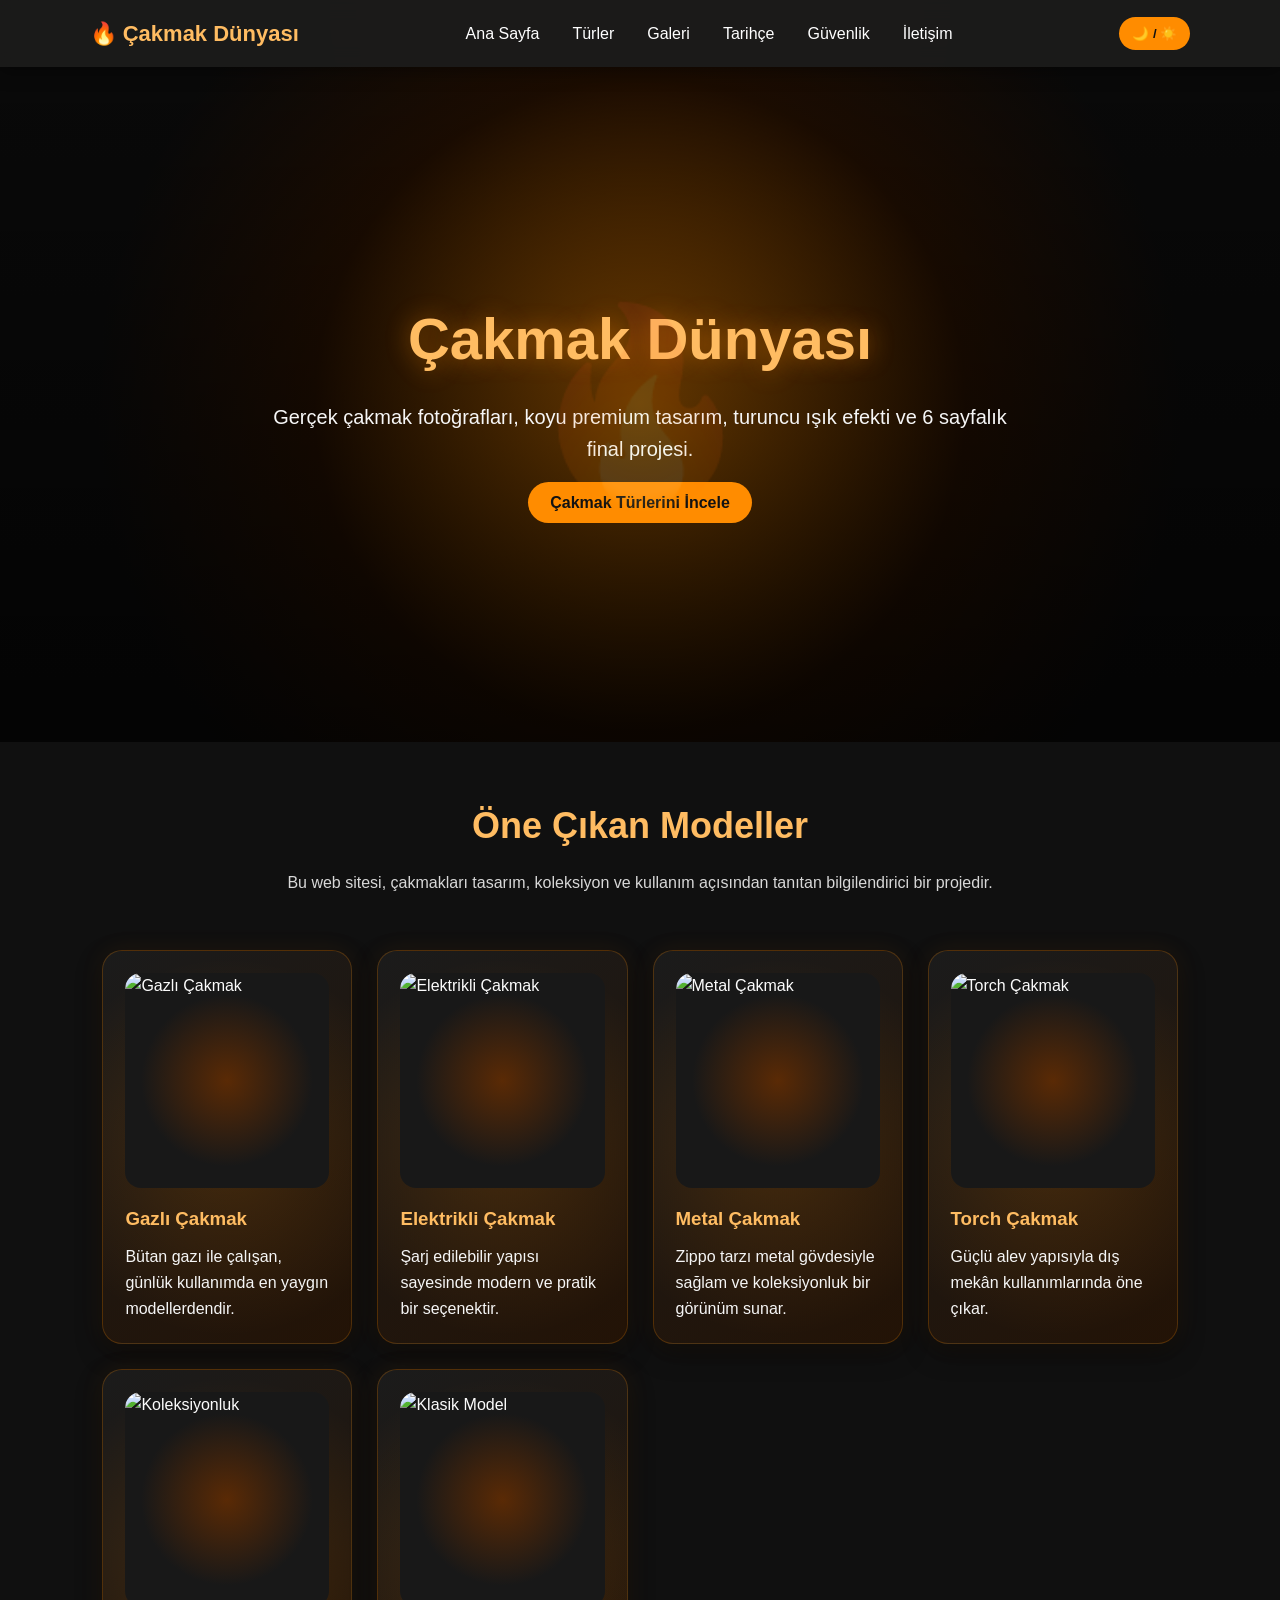
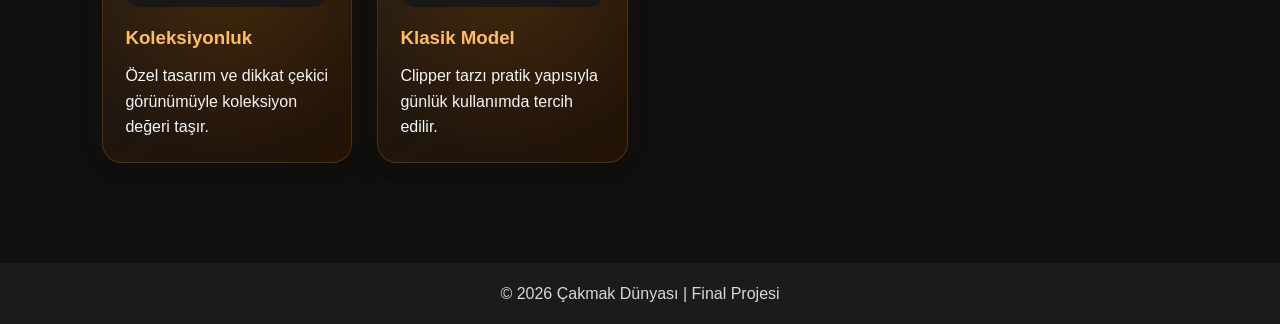
==== index.html @ 67a38bb1 "Add files via upload" ====
<!DOCTYPE html>
<html lang="tr">
<head>
  <meta charset="UTF-8"><meta name="viewport" content="width=device-width, initial-scale=1.0">
  <title>Çakmak Dünyası | Ana Sayfa</title><link rel="stylesheet" href="style.css">
</head>
<body>
<header>
  <div id="loader"><div class="loader-flame">🔥</div><p>Çakmak Dünyası yükleniyor...</p></div>
  <nav class="navbar">
    <div class="logo">🔥 Çakmak Dünyası</div>
    <ul>
      <li><a href="index.html">Ana Sayfa</a></li>
      <li><a href="turler.html">Türler</a></li>
      <li><a href="galeri.html">Galeri</a></li>
      <li><a href="tarihce.html">Tarihçe</a></li>
      <li><a href="guvenlik.html">Güvenlik</a></li>
      <li><a href="iletisim.html">İletişim</a></li>
    </ul>
    <button class="theme-btn" onclick="temaDegistir()" title="Tema değiştir">🌙 / ☀️</button>
  </nav>
</header>
<section class="hero">
  <div>
    <h1>Çakmak Dünyası</h1>
    <p>Gerçek çakmak fotoğrafları, koyu premium tasarım, turuncu ışık efekti ve 6 sayfalık final projesi.</p>
    <a class="btn" href="turler.html">Çakmak Türlerini İncele</a>
  </div>
</section>
<main>
<section class="section"><h2>Öne Çıkan Modeller</h2><p class="center-text">Bu web sitesi, çakmakları tasarım, koleksiyon ve kullanım açısından tanıtan bilgilendirici bir projedir.</p></section>
<section class="cards">
  <div class="card">
    <div class="photo-wrap"><img src="images/gazli.jpg" alt="Gazlı Çakmak"></div>
    <h3>Gazlı Çakmak</h3>
    <p>Bütan gazı ile çalışan, günlük kullanımda en yaygın modellerdendir.</p>
  </div>
  <div class="card">
    <div class="photo-wrap"><img src="images/elektrikli.jpg" alt="Elektrikli Çakmak"></div>
    <h3>Elektrikli Çakmak</h3>
    <p>Şarj edilebilir yapısı sayesinde modern ve pratik bir seçenektir.</p>
  </div>
  <div class="card">
    <div class="photo-wrap"><img src="images/metal.jpg" alt="Metal Çakmak"></div>
    <h3>Metal Çakmak</h3>
    <p>Zippo tarzı metal gövdesiyle sağlam ve koleksiyonluk bir görünüm sunar.</p>
  </div>
  <div class="card">
    <div class="photo-wrap"><img src="images/torch.jpg" alt="Torch Çakmak"></div>
    <h3>Torch Çakmak</h3>
    <p>Güçlü alev yapısıyla dış mekân kullanımlarında öne çıkar.</p>
  </div>
  <div class="card">
    <div class="photo-wrap"><img src="images/koleksiyon.jpg" alt="Koleksiyonluk"></div>
    <h3>Koleksiyonluk</h3>
    <p>Özel tasarım ve dikkat çekici görünümüyle koleksiyon değeri taşır.</p>
  </div>
  <div class="card">
    <div class="photo-wrap"><img src="images/klasik.jpg" alt="Klasik Model"></div>
    <h3>Klasik Model</h3>
    <p>Clipper tarzı pratik yapısıyla günlük kullanımda tercih edilir.</p>
  </div>
</section>
</main>
<footer>© 2026 Çakmak Dünyası | Final Projesi</footer>
<script src="script.js"></script>
</body></html>
---- style.css ----
*{margin:0;padding:0;box-sizing:border-box}
:root{--bg:#101010;--card:#1b1b1b;--card2:#231306;--text:#f6f6f6;--muted:#d8d8d8;--orange:#ff8c00;--soft:#ffbc62}
body.light{--bg:#f6f1e9;--card:#ffffff;--card2:#fff3e2;--text:#181818;--muted:#444}
body{font-family:Arial,sans-serif;background:
radial-gradient(circle at top,#2b1505 0%,var(--bg) 36%,var(--bg) 100%);
color:var(--text);line-height:1.6;transition:.3s;min-height:100vh}
#loader{position:fixed;inset:0;background:#101010;color:white;z-index:999;display:flex;flex-direction:column;align-items:center;justify-content:center;transition:.4s}
#loader.hide{opacity:0;pointer-events:none}
.loader-flame{font-size:60px;animation:flicker .6s infinite alternate}
@keyframes flicker{from{transform:scale(1) rotate(-4deg);filter:brightness(1)}to{transform:scale(1.15) rotate(4deg);filter:brightness(1.7)}}
.navbar{background:rgba(27,27,27,.94);backdrop-filter:blur(10px);display:flex;justify-content:space-between;align-items:center;padding:16px 7%;position:sticky;top:0;z-index:10;box-shadow:0 3px 18px rgba(0,0,0,.45)}
.logo{font-size:22px;font-weight:bold;color:var(--soft)}
.navbar ul{display:flex;list-style:none;gap:13px;flex-wrap:wrap}
.navbar a{color:white;text-decoration:none;transition:.3s;padding:8px 10px;border-radius:8px}
body.light .navbar a{color:#181818}
.navbar a:hover{background:var(--orange);color:#121212}
.theme-btn{border:none;border-radius:20px;padding:9px 13px;background:var(--orange);cursor:pointer}
.hero{min-height:75vh;background:
linear-gradient(rgba(0,0,0,.45),rgba(0,0,0,.78)),
radial-gradient(circle at center,#ff8c00,#321602 45%,#101010 75%);
display:flex;justify-content:center;align-items:center;text-align:center;padding:40px;position:relative;overflow:hidden}
.hero:before{content:"🔥";position:absolute;font-size:190px;opacity:.10;animation:float 5s infinite ease-in-out}
@keyframes float{0%,100%{transform:translateY(25px)}50%{transform:translateY(-25px)}}
.hero h1{font-size:58px;color:var(--soft);margin-bottom:15px;text-shadow:0 0 24px rgba(255,140,0,.45)}
.hero p{max-width:760px;margin:0 auto 25px;font-size:20px}
.btn,button{background:var(--orange);color:#121212;padding:12px 22px;border:none;border-radius:25px;font-weight:bold;cursor:pointer;text-decoration:none;transition:.3s}
.btn:hover,button:hover{background:var(--soft);transform:scale(1.05)}
.section{padding:55px 8% 25px;text-align:center}
.section h1,.section h2{color:var(--soft);margin-bottom:15px;font-size:36px}
.center-text{max-width:850px;margin:auto;color:var(--muted)}
.cards,.gallery,.tips{padding:30px 8% 70px;display:grid;grid-template-columns:repeat(auto-fit,minmax(245px,1fr));gap:25px}
.card,.gallery-item,.tip,.timeline div,.contact-box{
background:linear-gradient(145deg,var(--card),var(--card2));
border-radius:20px;padding:22px;box-shadow:0 10px 26px rgba(0,0,0,.38),0 0 25px rgba(255,140,0,.08);
transition:.3s;border:1px solid rgba(255,140,0,.22);position:relative;overflow:hidden}
.card:before,.gallery-item:before{
content:"";position:absolute;inset:-80px;background:radial-gradient(circle,rgba(255,140,0,.22),transparent 55%);
opacity:.75;pointer-events:none}
.card:hover,.gallery-item:hover,.tip:hover,.timeline div:hover{transform:translateY(-8px);border-color:var(--orange);box-shadow:0 14px 30px rgba(0,0,0,.45),0 0 35px rgba(255,140,0,.18)}
.photo-wrap{height:215px;border-radius:16px;overflow:hidden;background:radial-gradient(circle,#5a2a05 0%,#181818 58%);margin-bottom:16px;position:relative;z-index:1;display:flex;align-items:center;justify-content:center}
.photo-wrap img{width:100%;height:100%;object-fit:cover;filter:contrast(1.05) saturate(1.05)}
.card h3,.tip h3,.timeline h3{color:var(--soft);margin-bottom:10px;position:relative;z-index:1}
.card p,.gallery-item p{position:relative;z-index:1}
.gallery-item{text-align:center}
.gallery-item .photo-wrap{height:260px}
.gallery-item p{font-weight:bold;font-size:18px}
.timeline{padding:30px 8% 70px;display:grid;gap:20px}
.contact-box{max-width:600px;margin:30px auto 70px}
form{display:flex;flex-direction:column;gap:12px}
input,textarea{padding:13px;border:1px solid #555;border-radius:10px;background:var(--bg);color:var(--text)}
textarea{min-height:120px;resize:vertical}
footer{text-align:center;background:var(--card);color:var(--muted);padding:18px;margin-top:30px}
@media(max-width:760px){.navbar{flex-direction:column;gap:12px}.navbar ul{justify-content:center}.hero h1{font-size:38px}.photo-wrap{height:190px}}
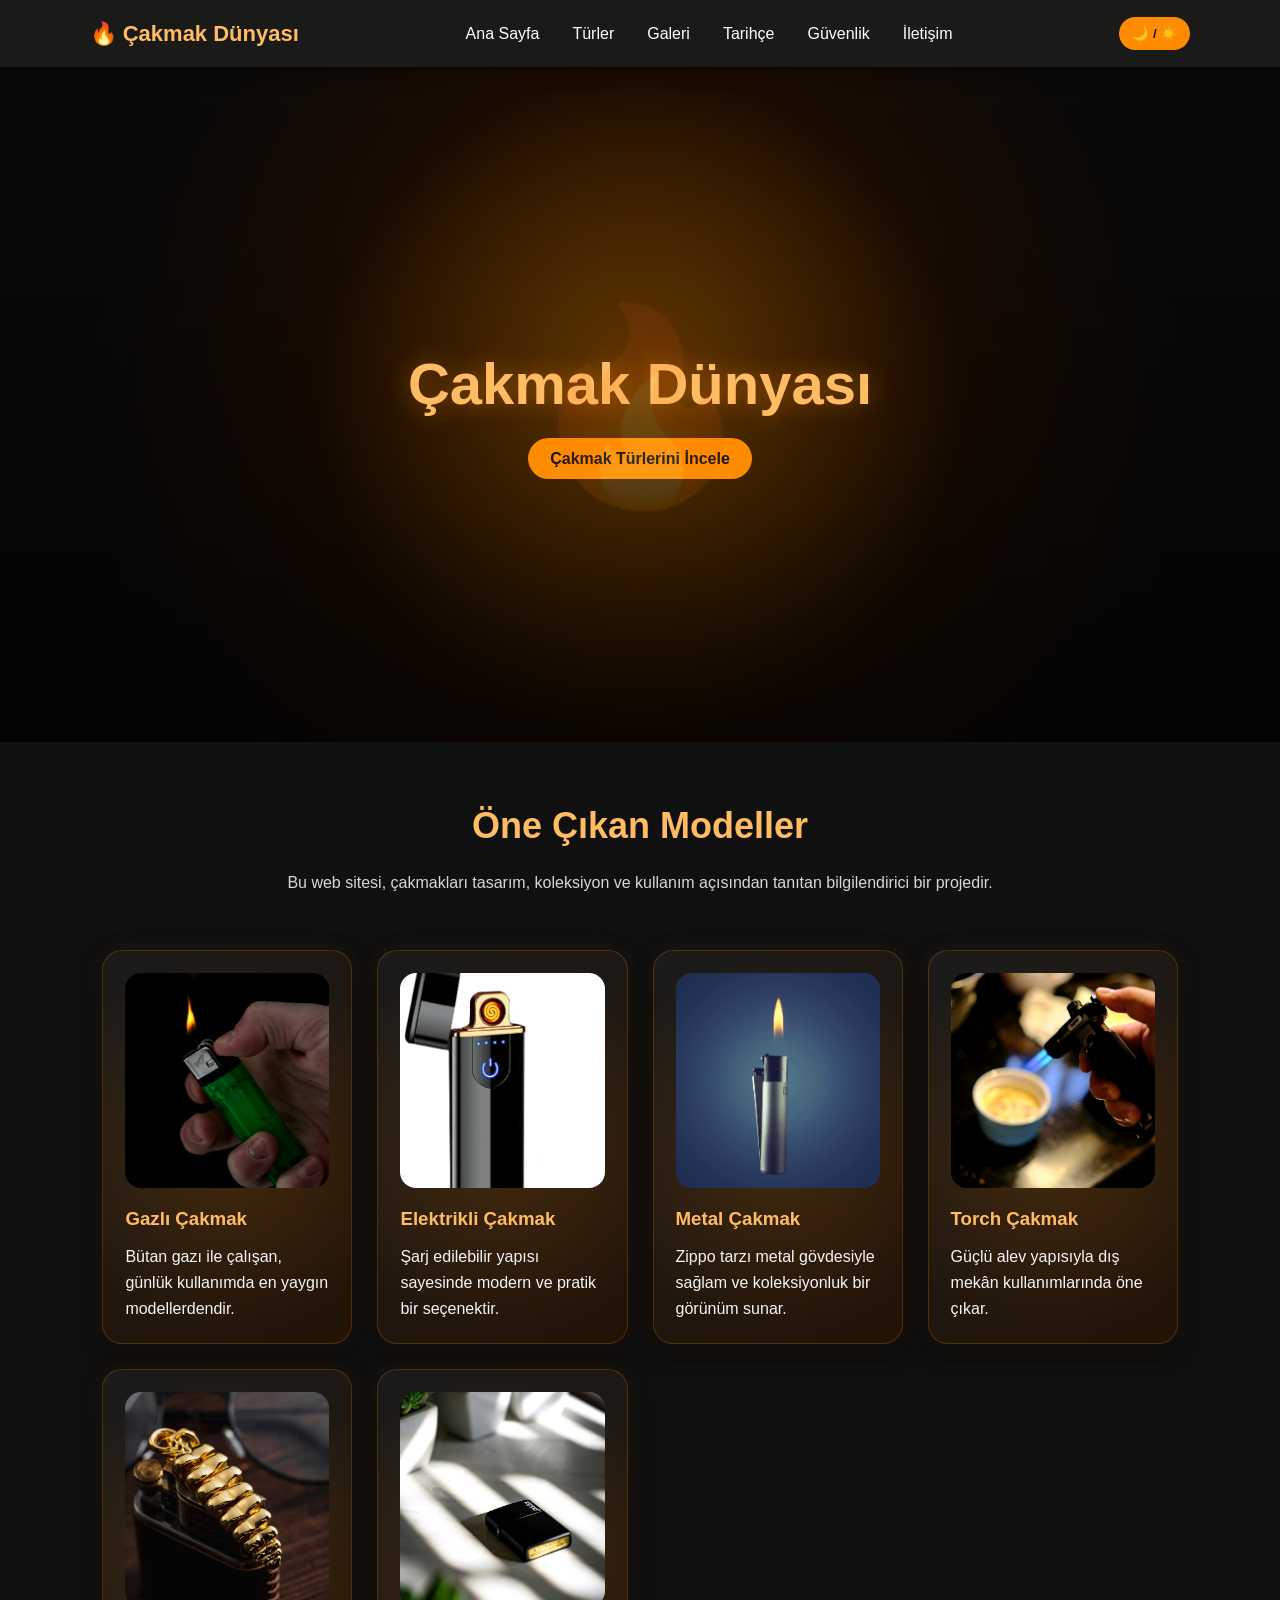
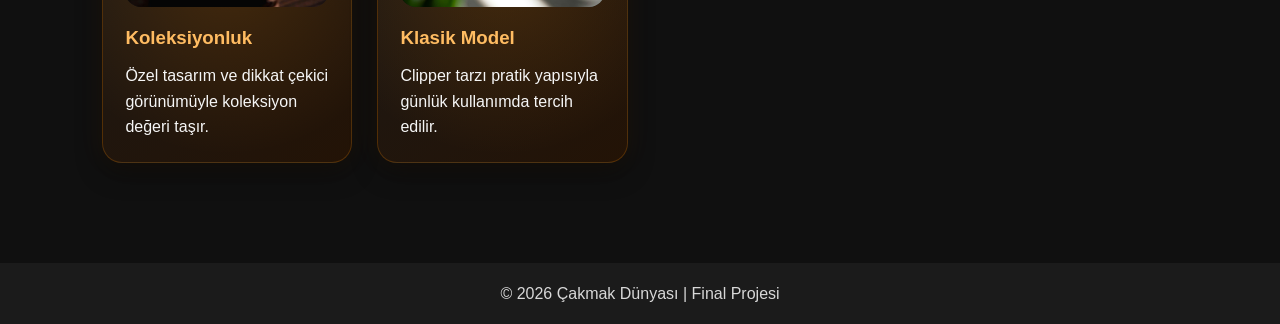
==== commit dbde58d9: "Update index.html" ====
--- a/index.html
+++ b/index.html
@@ -23,7 +23,6 @@
 <section class="hero">
   <div>
     <h1>Çakmak Dünyası</h1>
-    <p>Gerçek çakmak fotoğrafları, koyu premium tasarım, turuncu ışık efekti ve 6 sayfalık final projesi.</p>
     <a class="btn" href="turler.html">Çakmak Türlerini İncele</a>
   </div>
 </section>
@@ -64,4 +63,4 @@
 </main>
 <footer>© 2026 Çakmak Dünyası | Final Projesi</footer>
 <script src="script.js"></script>
-</body></html>+</body></html>
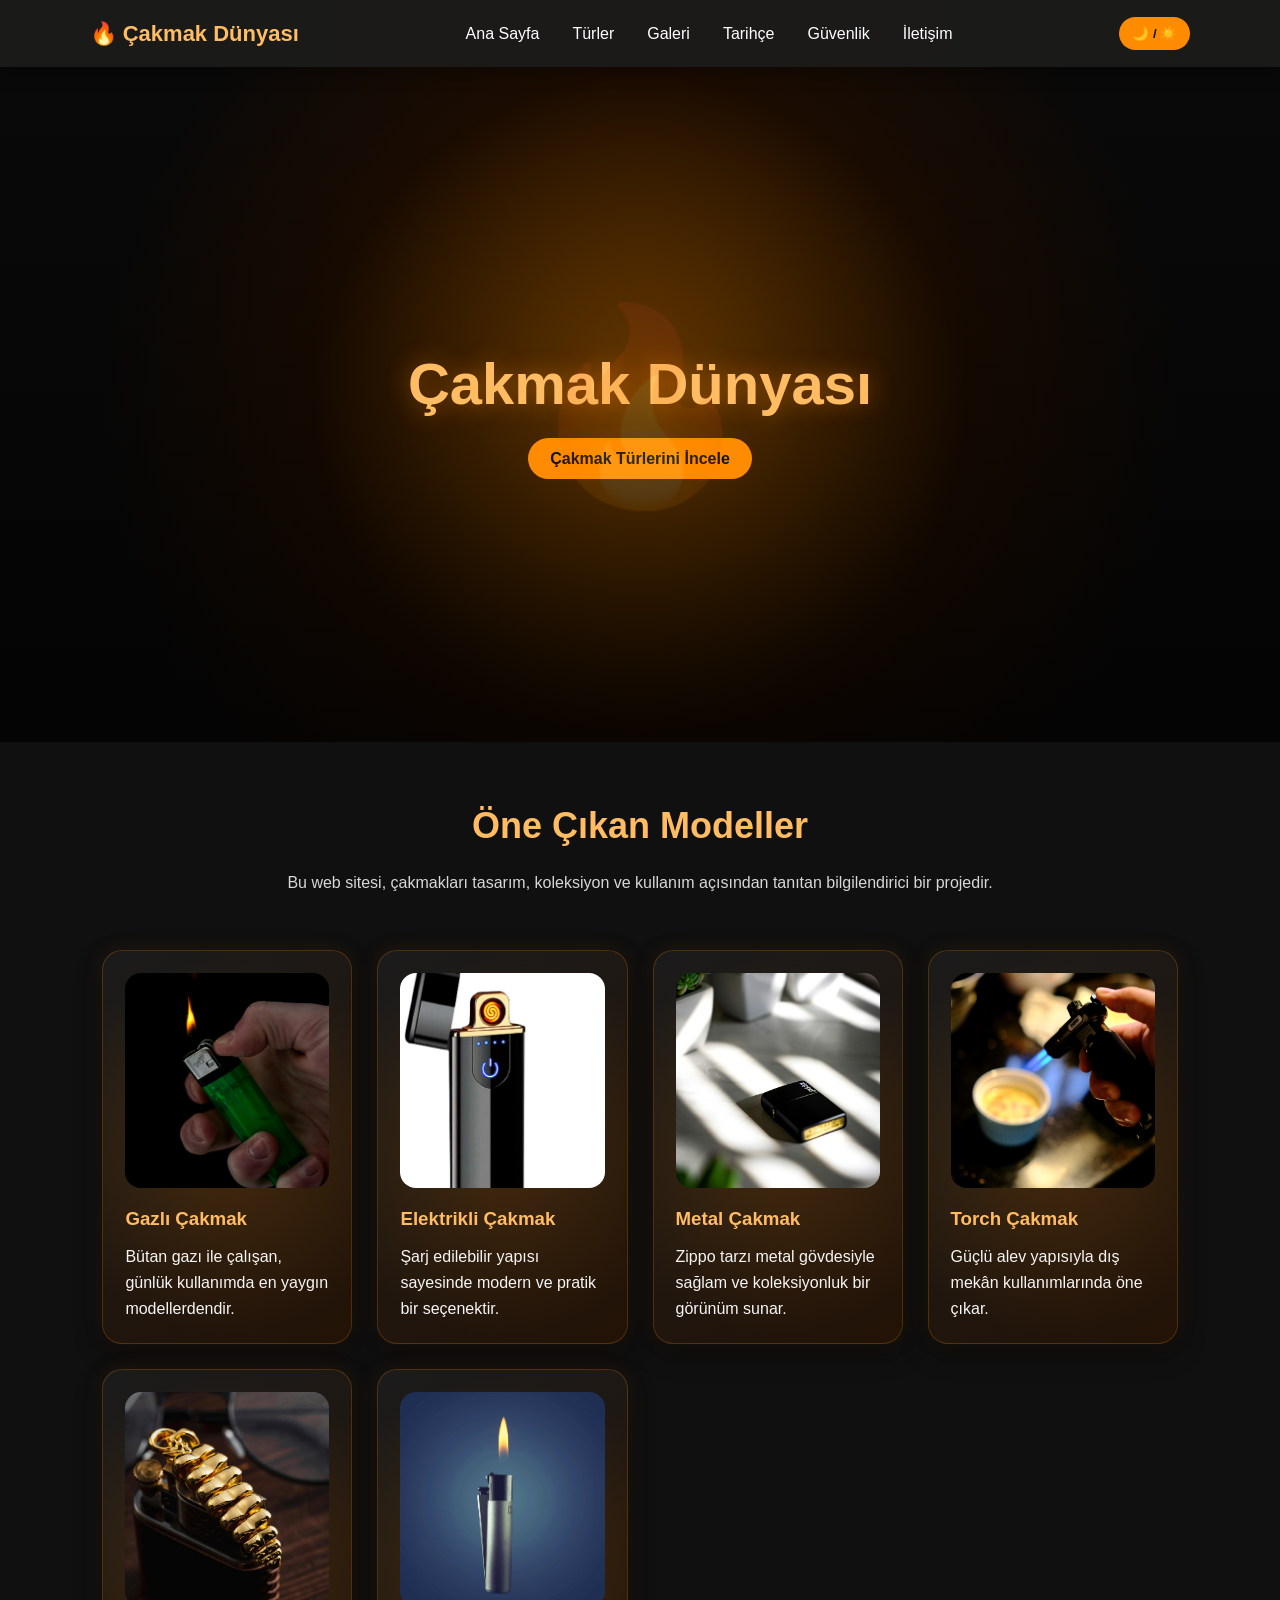
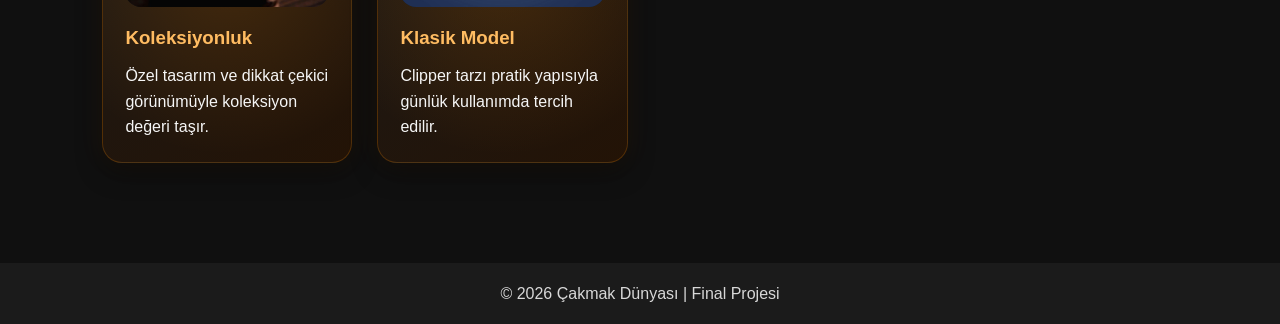
==== commit 39ab94fb: "Update index.html" ====
--- a/index.html
+++ b/index.html
@@ -40,7 +40,7 @@
     <p>Şarj edilebilir yapısı sayesinde modern ve pratik bir seçenektir.</p>
   </div>
   <div class="card">
-    <div class="photo-wrap"><img src="images/metal.jpg" alt="Metal Çakmak"></div>
+    <div class="photo-wrap"><img src="images/klasik.jpg" alt="Metal Çakmak"></div>
     <h3>Metal Çakmak</h3>
     <p>Zippo tarzı metal gövdesiyle sağlam ve koleksiyonluk bir görünüm sunar.</p>
   </div>
@@ -55,7 +55,7 @@
     <p>Özel tasarım ve dikkat çekici görünümüyle koleksiyon değeri taşır.</p>
   </div>
   <div class="card">
-    <div class="photo-wrap"><img src="images/klasik.jpg" alt="Klasik Model"></div>
+    <div class="photo-wrap"><img src="images/metal.jpg" alt="Klasik Model"></div>
     <h3>Klasik Model</h3>
     <p>Clipper tarzı pratik yapısıyla günlük kullanımda tercih edilir.</p>
   </div>
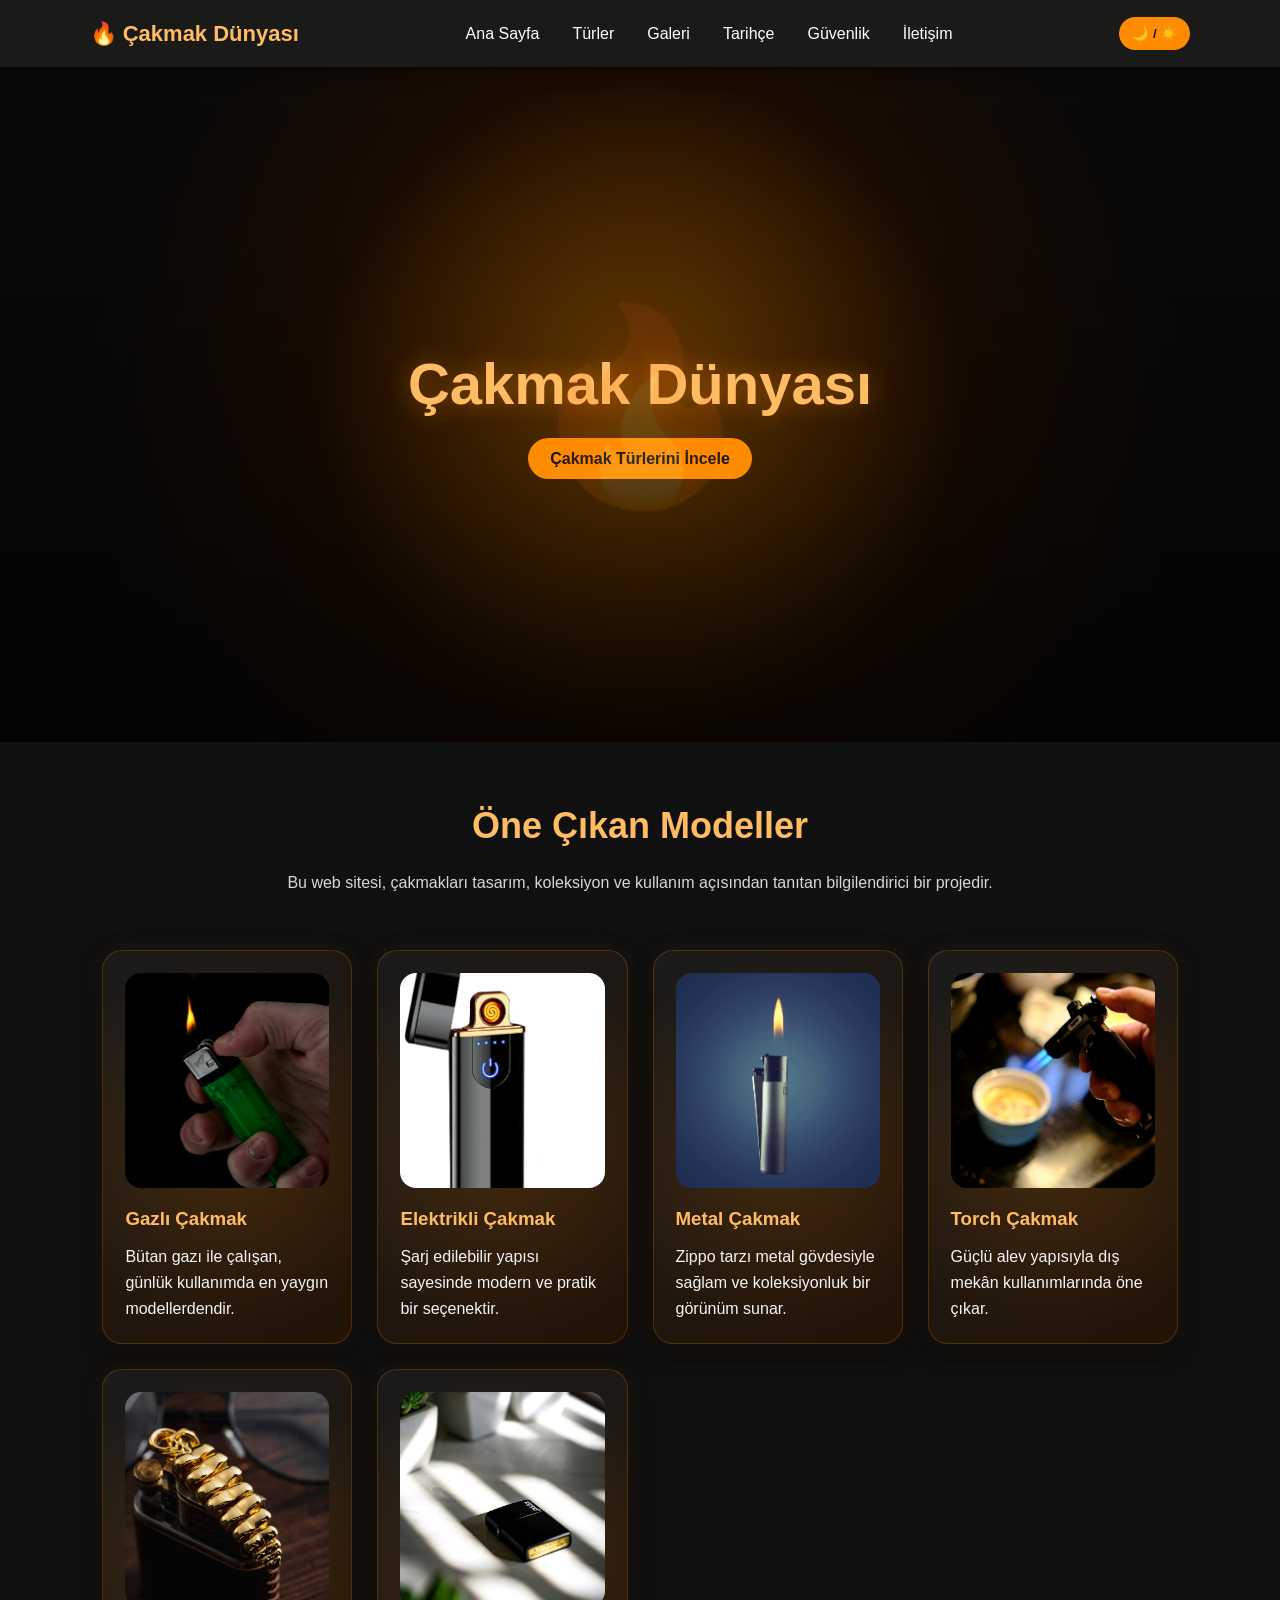
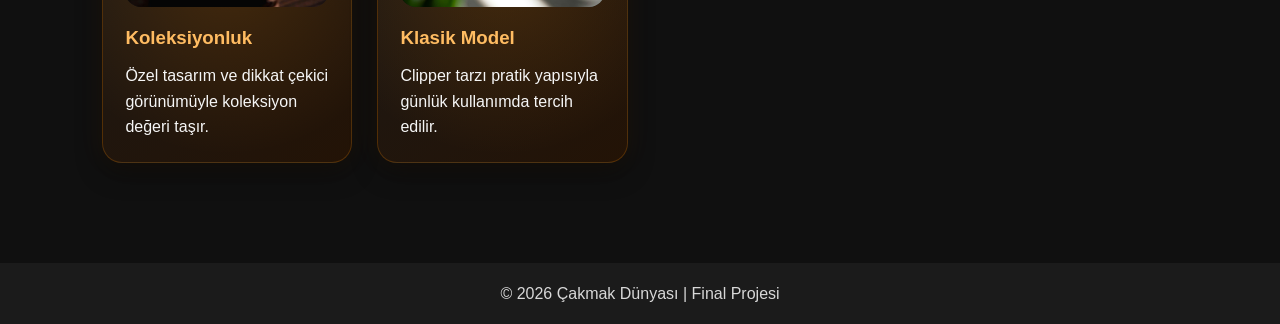
==== commit 648902a3: "Sitede kapsamli iyilestirme: gorsel/etiket duzeltme, SEO, temizlik - Metal/Klasik gorsel-etiket kari" ====
--- a/index.html
+++ b/index.html
@@ -2,7 +2,16 @@
 <html lang="tr">
 <head>
   <meta charset="UTF-8"><meta name="viewport" content="width=device-width, initial-scale=1.0">
-  <title>Çakmak Dünyası | Ana Sayfa</title><link rel="stylesheet" href="style.css">
+<title>Çakmak Dünyası | Ana Sayfa</title>
+<meta name="description" content="Çakmak Dünyası — gazlı, elektrikli, metal ve koleksiyonluk çakmak modellerini keşfedin. Tasarım, tarihçe ve güvenli kullanım bilgileri.">
+<meta name="author" content="Çakmak Dünyası">
+<meta property="og:title" content="Çakmak Dünyası | Ana Sayfa">
+<meta property="og:description" content="Gazlı, elektrikli, metal ve koleksiyonluk çakmak modellerini keşfedin. Tasarım, tarihçe ve güvenli kullanım bilgileri.">
+<meta property="og:type" content="website">
+<meta property="og:image" content="favicon.png">
+<meta property="og:locale" content="tr_TR">
+<link rel="icon" type="image/png" href="favicon.png">
+<link rel="stylesheet" href="style.css">
 </head>
 <body>
 <header>
@@ -40,7 +49,7 @@
     <p>Şarj edilebilir yapısı sayesinde modern ve pratik bir seçenektir.</p>
   </div>
   <div class="card">
-    <div class="photo-wrap"><img src="images/klasik.jpg" alt="Metal Çakmak"></div>
+    <div class="photo-wrap"><img src="images/metal.jpg" alt="Metal Çakmak"></div>
     <h3>Metal Çakmak</h3>
     <p>Zippo tarzı metal gövdesiyle sağlam ve koleksiyonluk bir görünüm sunar.</p>
   </div>
@@ -55,7 +64,7 @@
     <p>Özel tasarım ve dikkat çekici görünümüyle koleksiyon değeri taşır.</p>
   </div>
   <div class="card">
-    <div class="photo-wrap"><img src="images/metal.jpg" alt="Klasik Model"></div>
+    <div class="photo-wrap"><img src="images/klasik.jpg" alt="Klasik Model"></div>
     <h3>Klasik Model</h3>
     <p>Clipper tarzı pratik yapısıyla günlük kullanımda tercih edilir.</p>
   </div>
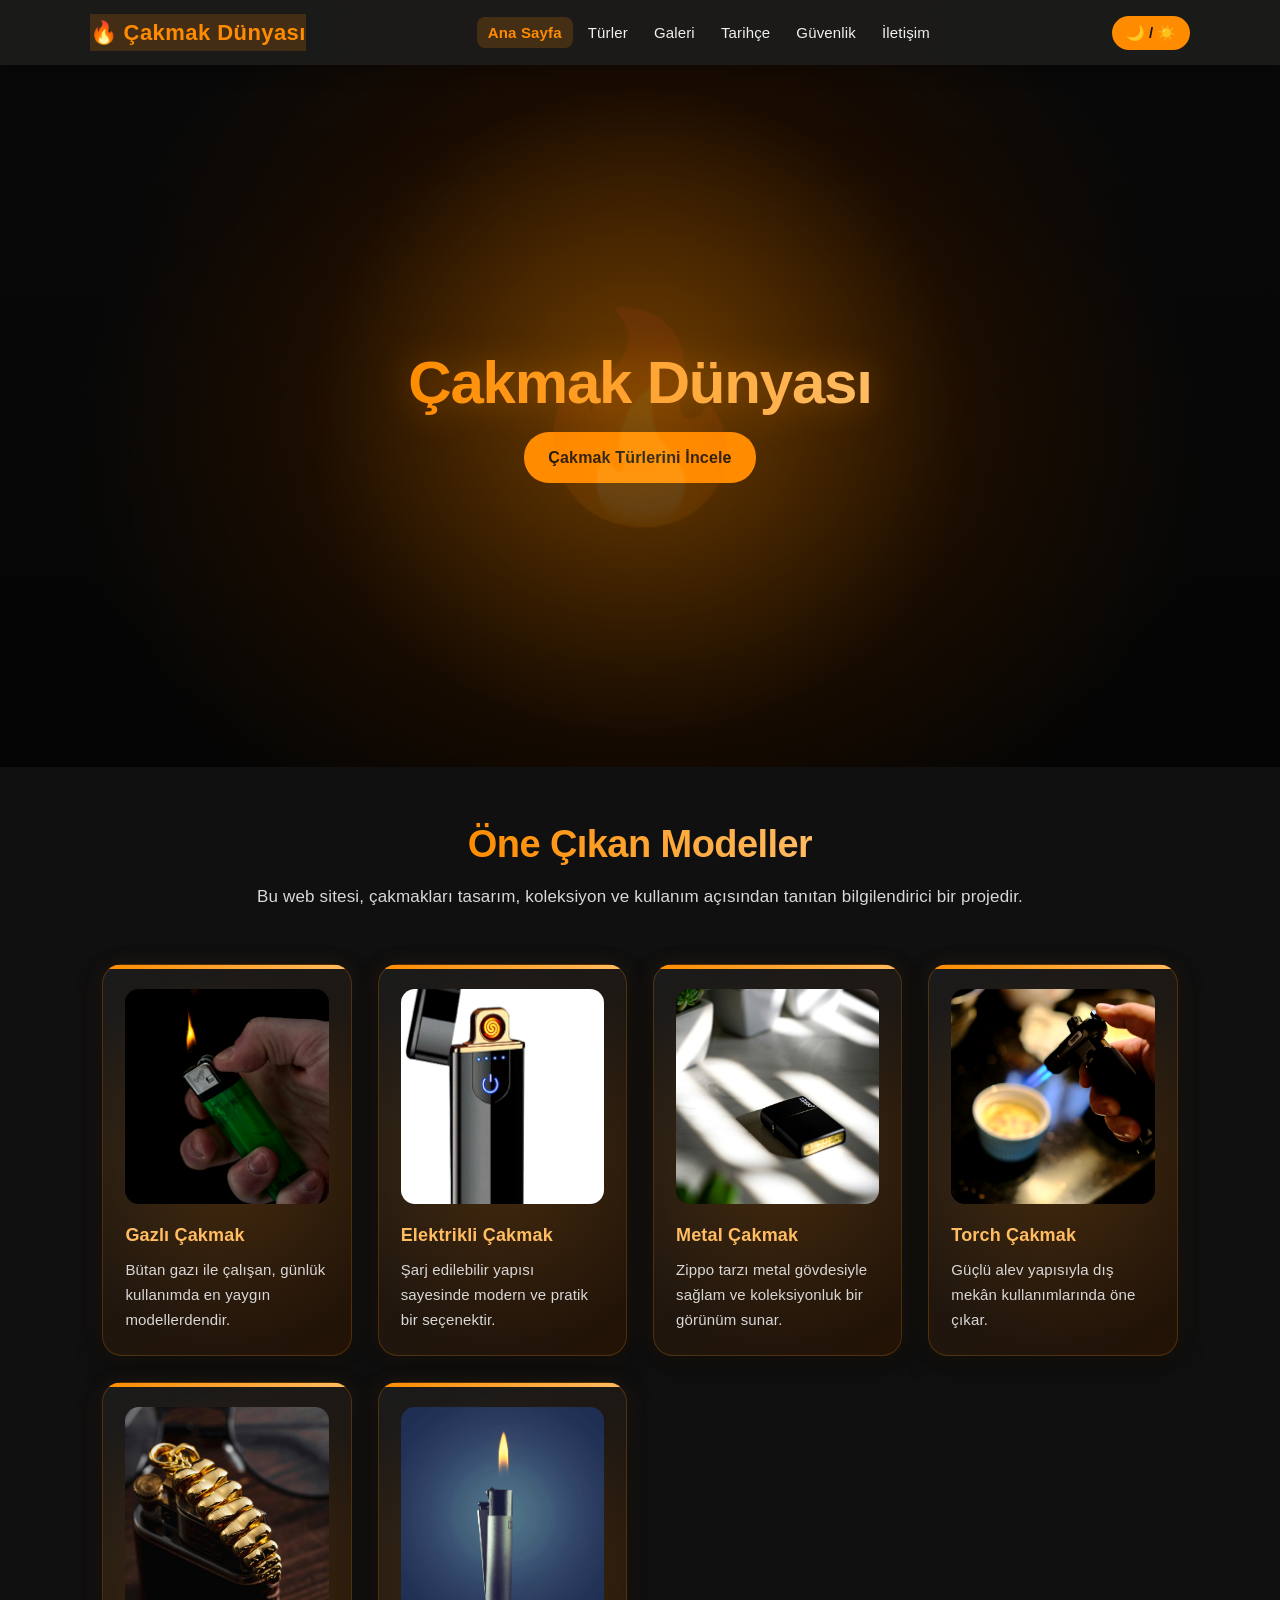
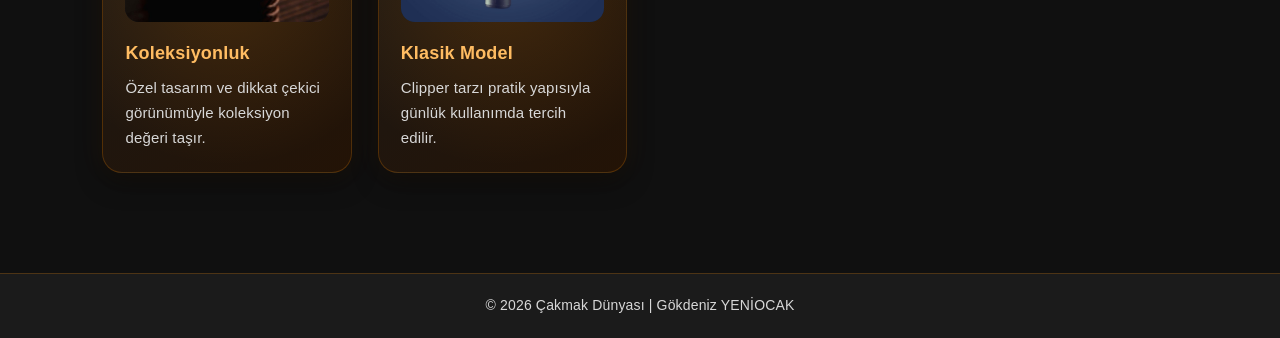
==== commit cab2de45: "Logo ana sayfaya link + metal/klasik gorsel takasi - Navbar logosu (Cakmak Dunyasi) tiklaninca index" ====
--- a/index.html
+++ b/index.html
@@ -17,7 +17,7 @@
 <header>
   <div id="loader"><div class="loader-flame">🔥</div><p>Çakmak Dünyası yükleniyor...</p></div>
   <nav class="navbar">
-    <div class="logo">🔥 Çakmak Dünyası</div>
+    <a href="index.html" class="logo">🔥 Çakmak Dünyası</a>
     <ul>
       <li><a href="index.html">Ana Sayfa</a></li>
       <li><a href="turler.html">Türler</a></li>
@@ -70,6 +70,6 @@
   </div>
 </section>
 </main>
-<footer>© 2026 Çakmak Dünyası | Final Projesi</footer>
+<footer>© 2026 Çakmak Dünyası | Gökdeniz YENİOCAK</footer>
 <script src="script.js"></script>
 </body></html>
--- a/style.css
+++ b/style.css
@@ -1,53 +1,507 @@
+/* ── RESET & TOKENS ─────────────────────────────────────────────── */
 *{margin:0;padding:0;box-sizing:border-box}
-:root{--bg:#101010;--card:#1b1b1b;--card2:#231306;--text:#f6f6f6;--muted:#d8d8d8;--orange:#ff8c00;--soft:#ffbc62}
-body.light{--bg:#f6f1e9;--card:#ffffff;--card2:#fff3e2;--text:#181818;--muted:#444}
-body{font-family:Arial,sans-serif;background:
-radial-gradient(circle at top,#2b1505 0%,var(--bg) 36%,var(--bg) 100%);
-color:var(--text);line-height:1.6;transition:.3s;min-height:100vh}
-#loader{position:fixed;inset:0;background:#101010;color:white;z-index:999;display:flex;flex-direction:column;align-items:center;justify-content:center;transition:.4s}
+
+:root{
+  --bg:#101010;
+  --card:#1b1b1b;
+  --card2:#231306;
+  --text:#f6f6f6;
+  --muted:#d8d8d8;
+  --orange:#ff8c00;
+  --soft:#ffbc62;
+  /* extra tokens for two-theme clarity */
+  --nav-bg:rgba(27,27,27,.94);
+  --nav-link:#f0f0f0;
+  --nav-logo:var(--soft);
+  --shadow-card:0 10px 26px rgba(0,0,0,.38),0 0 25px rgba(255,140,0,.08);
+  --shadow-hover:0 14px 30px rgba(0,0,0,.45),0 0 35px rgba(255,140,0,.18);
+  --border-card:rgba(255,140,0,.22);
+  --input-bg:var(--bg);
+  --input-border:#555;
+  --heading-gradient:linear-gradient(90deg,var(--orange),var(--soft));
+  --selection-bg:#ff8c00;
+  --selection-text:#111;
+}
+
+body.light{
+  --bg:#e9dec9;
+  --card:#ffffff;
+  --card2:#fff4e6;
+  --text:#1a1a1a;
+  --muted:#4a4035;
+  /* ── LIGHT NAVBAR FIX: açık yarı-saydam zemin ── */
+  --nav-bg:rgba(255,248,240,.96);
+  --nav-logo:#b35a00;
+  --nav-link:#1a1a1a;
+  /* ── LIGHT başlık: krem zeminde okunur koyu turuncu ── */
+  --soft:#c46000;
+  /* ── LIGHT kart gölgesi: koyu glow kaldırıldı ── */
+  --shadow-card:0 10px 26px rgba(90,45,0,.13),0 2px 8px rgba(90,45,0,.08);
+  --shadow-hover:0 18px 40px rgba(90,45,0,.22),0 0 0 1px rgba(255,140,0,.30);
+  --border-card:rgba(150,80,0,.16);
+  --input-bg:#fff;
+  --input-border:#bbb;
+  --heading-gradient:linear-gradient(90deg,#b35a00,#d97700);
+  --selection-bg:#ff8c00;
+  --selection-text:#fff;
+}
+
+/* ── TYPOGRAPHY SCALE ───────────────────────────────────────────── */
+body{
+  font-family:Arial,sans-serif;
+  background:radial-gradient(circle at top,#2b1505 0%,var(--bg) 36%,var(--bg) 100%);
+  color:var(--text);
+  line-height:1.7;
+  letter-spacing:.01em;
+  transition:background .3s,color .3s;
+  min-height:100vh;
+}
+body.light{
+  background:
+    radial-gradient(circle at 50% -10%,#ffdfb0 0%,transparent 45%),
+    linear-gradient(160deg,#f1e7d6 0%,var(--bg) 45%,#e2d4ba 100%);
+  background-attachment:fixed;
+}
+
+/* ── TEXT SELECTION ─────────────────────────────────────────────── */
+::selection{background:var(--selection-bg);color:var(--selection-text)}
+
+/* ── SCROLLBAR ──────────────────────────────────────────────────── */
+::-webkit-scrollbar{width:8px}
+::-webkit-scrollbar-track{background:var(--bg)}
+::-webkit-scrollbar-thumb{background:var(--orange);border-radius:4px}
+::-webkit-scrollbar-thumb:hover{background:var(--soft)}
+
+/* ── LOADER ─────────────────────────────────────────────────────── */
+#loader{
+  position:fixed;inset:0;background:#101010;color:white;
+  z-index:999;display:flex;flex-direction:column;
+  align-items:center;justify-content:center;transition:.4s
+}
 #loader.hide{opacity:0;pointer-events:none}
 .loader-flame{font-size:60px;animation:flicker .6s infinite alternate}
-@keyframes flicker{from{transform:scale(1) rotate(-4deg);filter:brightness(1)}to{transform:scale(1.15) rotate(4deg);filter:brightness(1.7)}}
-.navbar{background:rgba(27,27,27,.94);backdrop-filter:blur(10px);display:flex;justify-content:space-between;align-items:center;padding:16px 7%;position:sticky;top:0;z-index:10;box-shadow:0 3px 18px rgba(0,0,0,.45)}
-.logo{font-size:22px;font-weight:bold;color:var(--soft)}
-.navbar ul{display:flex;list-style:none;gap:13px;flex-wrap:wrap}
-.navbar a{color:white;text-decoration:none;transition:.3s;padding:8px 10px;border-radius:8px}
-body.light .navbar a{color:#181818}
+@keyframes flicker{
+  from{transform:scale(1) rotate(-4deg);filter:brightness(1)}
+  to{transform:scale(1.15) rotate(4deg);filter:brightness(1.7)}
+}
+
+/* ── NAVBAR ─────────────────────────────────────────────────────── */
+.navbar{
+  background:var(--nav-bg);
+  backdrop-filter:blur(10px);
+  -webkit-backdrop-filter:blur(10px);
+  display:flex;justify-content:space-between;align-items:center;
+  padding:14px 7%;
+  position:sticky;top:0;z-index:10;
+  box-shadow:0 3px 18px rgba(0,0,0,.35);
+  transition:background .3s,box-shadow .3s;
+}
+body.light .navbar{
+  box-shadow:0 3px 18px rgba(0,0,0,.12),0 1px 0 rgba(180,90,0,.15);
+}
+.navbar a.logo{
+  font-size:22px;font-weight:700;
+  color:var(--nav-logo);
+  letter-spacing:.02em;
+  text-decoration:none;
+  padding:0;border-radius:0;
+  transition:color .3s,transform .25s;
+}
+.navbar a.logo:hover{background:none;transform:scale(1.04)}
+.navbar a.logo:focus-visible{outline:2px solid var(--orange);outline-offset:3px;border-radius:8px}
+.navbar ul{display:flex;list-style:none;gap:4px;flex-wrap:wrap}
+.navbar a{
+  color:var(--nav-link);
+  text-decoration:none;
+  transition:background .25s,color .25s;
+  padding:7px 11px;border-radius:8px;
+  font-size:15px;font-weight:500;
+  position:relative;
+}
 .navbar a:hover{background:var(--orange);color:#121212}
-.theme-btn{border:none;border-radius:20px;padding:9px 13px;background:var(--orange);cursor:pointer}
-.hero{min-height:75vh;background:
-linear-gradient(rgba(0,0,0,.45),rgba(0,0,0,.78)),
-radial-gradient(circle at center,#ff8c00,#321602 45%,#101010 75%);
-display:flex;justify-content:center;align-items:center;text-align:center;padding:40px;position:relative;overflow:hidden}
-.hero:before{content:"🔥";position:absolute;font-size:190px;opacity:.10;animation:float 5s infinite ease-in-out}
-@keyframes float{0%,100%{transform:translateY(25px)}50%{transform:translateY(-25px)}}
-.hero h1{font-size:58px;color:var(--soft);margin-bottom:15px;text-shadow:0 0 24px rgba(255,140,0,.45)}
-.hero p{max-width:760px;margin:0 auto 25px;font-size:20px}
-.btn,button{background:var(--orange);color:#121212;padding:12px 22px;border:none;border-radius:25px;font-weight:bold;cursor:pointer;text-decoration:none;transition:.3s}
-.btn:hover,button:hover{background:var(--soft);transform:scale(1.05)}
-.section{padding:55px 8% 25px;text-align:center}
-.section h1,.section h2{color:var(--soft);margin-bottom:15px;font-size:36px}
-.center-text{max-width:850px;margin:auto;color:var(--muted)}
-.cards,.gallery,.tips{padding:30px 8% 70px;display:grid;grid-template-columns:repeat(auto-fit,minmax(245px,1fr));gap:25px}
+/* aktif sayfa vurgusu — JS ile .active eklenir */
+.navbar a.active{
+  background:rgba(255,140,0,.18);
+  color:var(--orange);
+  font-weight:700;
+}
+body.light .navbar a.active{
+  background:rgba(180,90,0,.12);
+  color:#b35a00;
+}
+.navbar a:focus-visible{
+  outline:2px solid var(--orange);outline-offset:2px;border-radius:8px
+}
+
+/* tema butonu */
+.theme-btn{
+  border:none;border-radius:20px;padding:8px 14px;
+  background:var(--orange);cursor:pointer;
+  font-size:15px;transition:.25s;
+  color:#121212;font-weight:bold;
+}
+.theme-btn:hover{background:var(--soft);transform:scale(1.05)}
+.theme-btn:focus-visible{outline:2px solid var(--soft);outline-offset:2px}
+
+/* ── HERO ────────────────────────────────────────────────────────── */
+.hero{
+  min-height:78vh;
+  background:
+    linear-gradient(rgba(0,0,0,.48),rgba(0,0,0,.72)),
+    radial-gradient(circle at center,#ff8c00,#321602 45%,#101010 75%);
+  display:flex;justify-content:center;align-items:center;
+  text-align:center;padding:40px;
+  position:relative;overflow:hidden;
+}
+/* subtle shimmer overlay */
+.hero:after{
+  content:"";position:absolute;inset:0;
+  background:radial-gradient(ellipse at 50% 60%,rgba(255,140,0,.08) 0%,transparent 65%);
+  animation:heroGlow 4s ease-in-out infinite alternate;
+  pointer-events:none;
+}
+@keyframes heroGlow{
+  from{opacity:.6;transform:scale(1)}
+  to{opacity:1;transform:scale(1.04)}
+}
+.hero:before{
+  content:"🔥";position:absolute;
+  font-size:200px;opacity:.09;
+  animation:float 5s infinite ease-in-out;
+  pointer-events:none;
+}
+@keyframes float{
+  0%,100%{transform:translateY(28px) rotate(-4deg)}
+  50%{transform:translateY(-28px) rotate(4deg)}
+}
+.hero h1{
+  font-size:60px;font-weight:800;letter-spacing:-.02em;line-height:1.1;
+  background:var(--heading-gradient);
+  -webkit-background-clip:text;-webkit-text-fill-color:transparent;
+  background-clip:text;
+  margin-bottom:16px;
+  /* fallback for no-clip support */
+  filter:drop-shadow(0 0 18px rgba(255,140,0,.35));
+  position:relative;z-index:1;
+}
+.hero p{
+  max-width:760px;margin:0 auto 28px;font-size:19px;
+  color:#e8e8e8;position:relative;z-index:1;
+  text-shadow:0 1px 4px rgba(0,0,0,.6);
+}
+
+/* ── BUTTONS ─────────────────────────────────────────────────────── */
+.btn,button{
+  background:var(--orange);color:#121212;
+  padding:12px 24px;border:none;border-radius:25px;
+  font-weight:700;cursor:pointer;text-decoration:none;
+  transition:background .25s,transform .2s,box-shadow .25s;
+  display:inline-block;
+}
+.btn:hover,button:hover{
+  background:var(--soft);
+  transform:translateY(-2px) scale(1.04);
+  box-shadow:0 6px 20px rgba(255,140,0,.35);
+}
+.btn:focus-visible,button:focus-visible{
+  outline:2px solid var(--soft);outline-offset:3px
+}
+
+/* ── SECTIONS ────────────────────────────────────────────────────── */
+.section{padding:55px 8% 22px;text-align:center}
+.section h1,.section h2{
+  display:inline-block;
+  background:var(--heading-gradient);
+  -webkit-background-clip:text;-webkit-text-fill-color:transparent;
+  background-clip:text;
+  margin-bottom:14px;font-size:38px;font-weight:800;
+  letter-spacing:-.015em;line-height:1.2;
+}
+.center-text{
+  max-width:850px;margin:0 auto;
+  color:var(--muted);font-size:17px;line-height:1.75;
+}
+
+/* ── CARDS / GALLERY / TIPS ─────────────────────────────────────── */
+.cards,.gallery,.tips{
+  padding:30px 8% 70px;
+  display:grid;
+  grid-template-columns:repeat(auto-fit,minmax(245px,1fr));
+  gap:26px;
+}
 .card,.gallery-item,.tip,.timeline div,.contact-box{
-background:linear-gradient(145deg,var(--card),var(--card2));
-border-radius:20px;padding:22px;box-shadow:0 10px 26px rgba(0,0,0,.38),0 0 25px rgba(255,140,0,.08);
-transition:.3s;border:1px solid rgba(255,140,0,.22);position:relative;overflow:hidden}
+  background:
+    linear-gradient(90deg,var(--orange),var(--soft)) 0 0 / 100% 4px no-repeat,
+    linear-gradient(145deg,var(--card),var(--card2));
+  border-radius:20px;padding:24px 22px 22px;
+  box-shadow:var(--shadow-card);
+  transition:transform .3s ease,box-shadow .3s ease,border-color .3s ease;
+  border:1px solid var(--border-card);
+  position:relative;overflow:hidden;
+}
+/* dark'ta iç glow overlay — light'ta kaldırıldı */
 .card:before,.gallery-item:before{
-content:"";position:absolute;inset:-80px;background:radial-gradient(circle,rgba(255,140,0,.22),transparent 55%);
-opacity:.75;pointer-events:none}
-.card:hover,.gallery-item:hover,.tip:hover,.timeline div:hover{transform:translateY(-8px);border-color:var(--orange);box-shadow:0 14px 30px rgba(0,0,0,.45),0 0 35px rgba(255,140,0,.18)}
-.photo-wrap{height:215px;border-radius:16px;overflow:hidden;background:radial-gradient(circle,#5a2a05 0%,#181818 58%);margin-bottom:16px;position:relative;z-index:1;display:flex;align-items:center;justify-content:center}
-.photo-wrap img{width:100%;height:100%;object-fit:cover;filter:contrast(1.05) saturate(1.05)}
-.card h3,.tip h3,.timeline h3{color:var(--soft);margin-bottom:10px;position:relative;z-index:1}
-.card p,.gallery-item p{position:relative;z-index:1}
+  content:"";position:absolute;inset:-80px;
+  background:radial-gradient(circle,rgba(255,140,0,.22),transparent 55%);
+  opacity:.75;pointer-events:none;
+  transition:opacity .3s;
+}
+body.light .card:before,body.light .gallery-item:before{opacity:0}
+
+.card:hover,.gallery-item:hover,.tip:hover,.timeline div:hover{
+  transform:translateY(-7px);
+  border-color:var(--orange);
+  box-shadow:var(--shadow-hover);
+}
+
+/* ── PHOTO WRAP ─────────────────────────────────────────────────── */
+.photo-wrap{
+  height:215px;border-radius:14px;overflow:hidden;
+  background:radial-gradient(circle,#5a2a05 0%,#181818 58%);
+  margin-bottom:16px;position:relative;z-index:1;
+  display:flex;align-items:center;justify-content:center;
+}
+body.light .photo-wrap{
+  background:radial-gradient(circle,#ffe0b2 0%,#e0c49a 58%);
+}
+.photo-wrap img{
+  width:100%;height:100%;object-fit:cover;
+  filter:contrast(1.05) saturate(1.05);
+  transition:transform .4s ease,filter .4s ease;
+  display:block;
+}
+.photo-wrap:hover img{
+  transform:scale(1.06);
+  filter:contrast(1.08) saturate(1.12);
+}
+
+/* ── CARD TYPOGRAPHY ─────────────────────────────────────────────── */
+.card h3,.tip h3,.timeline h3{
+  color:var(--soft);margin-bottom:8px;
+  position:relative;z-index:1;
+  font-size:18px;font-weight:700;letter-spacing:.01em;
+}
+.card p,.gallery-item p{
+  position:relative;z-index:1;
+  color:var(--muted);line-height:1.65;font-size:15px;
+}
 .gallery-item{text-align:center}
 .gallery-item .photo-wrap{height:260px}
-.gallery-item p{font-weight:bold;font-size:18px}
-.timeline{padding:30px 8% 70px;display:grid;gap:20px}
+.gallery-item p{
+  font-weight:700;font-size:17px;
+  color:var(--text);
+}
+
+/* ── TIP (güvenlik) ──────────────────────────────────────────────── */
+.tip h3{color:var(--soft)}
+.tip p{color:var(--muted);font-size:15px;line-height:1.65;position:relative;z-index:1}
+
+/* ── TIMELINE ────────────────────────────────────────────────────── */
+.timeline{padding:30px 8% 70px;display:grid;gap:22px}
+.timeline div p{
+  color:var(--muted);font-size:15px;line-height:1.7;
+}
+
+/* ── CONTACT ─────────────────────────────────────────────────────── */
 .contact-box{max-width:600px;margin:30px auto 70px}
-form{display:flex;flex-direction:column;gap:12px}
-input,textarea{padding:13px;border:1px solid #555;border-radius:10px;background:var(--bg);color:var(--text)}
+form{display:flex;flex-direction:column;gap:14px}
+label{
+  font-size:14px;font-weight:600;
+  color:var(--text);letter-spacing:.03em;
+  text-transform:uppercase;
+}
+input,textarea{
+  padding:13px 15px;
+  border:1px solid var(--input-border);
+  border-radius:10px;
+  background:var(--input-bg);
+  color:var(--text);
+  font-size:15px;
+  transition:border-color .25s,box-shadow .25s;
+}
+input::placeholder,textarea::placeholder{
+  color:var(--muted);opacity:.7;
+}
+input:focus,textarea:focus{
+  outline:none;
+  border-color:var(--orange);
+  box-shadow:0 0 0 3px rgba(255,140,0,.18);
+}
 textarea{min-height:120px;resize:vertical}
-footer{text-align:center;background:var(--card);color:var(--muted);padding:18px;margin-top:30px}
-@media(max-width:760px){.navbar{flex-direction:column;gap:12px}.navbar ul{justify-content:center}.hero h1{font-size:38px}.photo-wrap{height:190px}}
+
+/* ── FOOTER ──────────────────────────────────────────────────────── */
+footer{
+  text-align:center;
+  background:var(--card);
+  color:var(--muted);
+  padding:20px;margin-top:30px;
+  font-size:14px;border-top:1px solid var(--border-card);
+}
+body.light footer{
+  color:#555;
+  border-top-color:rgba(180,90,0,.18);
+}
+
+/* ── SCROLL REVEAL ───────────────────────────────────────────────── */
+/* Sadece JS observer aktifse gizle (js-reveal class'ı JS tarafından eklenir) */
+.reveal{
+  transition:opacity .55s ease,transform .55s ease;
+}
+.reveal.hidden{
+  opacity:0;transform:translateY(28px);
+}
+.reveal.visible{
+  opacity:1;transform:translateY(0);
+}
+/* prefers-reduced-motion: animasyonsuz ama yine görünür */
+@media(prefers-reduced-motion:reduce){
+  .reveal,.reveal.hidden{
+    opacity:1;transform:none;transition:none;
+  }
+}
+
+/* ── MODAL / LİGHTBOX ────────────────────────────────────────────── */
+body.ck-modal-body-lock{overflow:hidden}
+
+#ck-modal-overlay{
+  display:none;position:fixed;inset:0;z-index:1000;
+  background:rgba(10,5,0,.72);backdrop-filter:blur(6px);
+  -webkit-backdrop-filter:blur(6px);
+  align-items:center;justify-content:center;padding:20px;
+}
+#ck-modal-overlay.ck-modal-open{
+  display:flex;
+  animation:ckFadeIn .22s ease;
+}
+@keyframes ckFadeIn{from{opacity:0}to{opacity:1}}
+
+#ck-modal-panel{
+  background:linear-gradient(145deg,var(--card),var(--card2));
+  border:1px solid rgba(255,140,0,.32);
+  border-radius:22px;
+  box-shadow:0 20px 60px rgba(0,0,0,.65),0 0 45px rgba(255,140,0,.15);
+  max-width:880px;width:100%;max-height:90vh;overflow-y:auto;
+  display:grid;grid-template-columns:1fr 1fr;
+  position:relative;
+  animation:ckScaleIn .25s cubic-bezier(.34,1.26,.64,1);
+}
+@keyframes ckScaleIn{from{opacity:0;transform:scale(.9)}to{opacity:1;transform:scale(1)}}
+
+/* Kapatma butonu */
+#ck-modal-kapat{
+  position:absolute;top:14px;right:16px;z-index:2;
+  background:rgba(255,140,0,.15);border:1px solid rgba(255,140,0,.4);
+  color:var(--soft);font-size:26px;line-height:1;
+  border-radius:50%;width:38px;height:38px;
+  cursor:pointer;transition:.25s;padding:0;
+}
+#ck-modal-kapat:hover{background:var(--orange);color:#121212;transform:scale(1.1)}
+#ck-modal-kapat:focus-visible{outline:2px solid var(--orange);outline-offset:2px}
+
+/* Görsel alanı */
+#ck-modal-img-wrap{
+  border-radius:20px 0 0 20px;overflow:hidden;
+  background:radial-gradient(circle,#5a2a05,#181818 70%);
+  min-height:340px;display:flex;align-items:center;justify-content:center;
+}
+body.light #ck-modal-img-wrap{
+  background:radial-gradient(circle,#ffe0b2,#c9a87a 70%);
+}
+#ck-modal-img{
+  width:100%;height:100%;object-fit:cover;display:block;
+  filter:contrast(1.06) saturate(1.08);
+}
+
+/* Bilgi alanı */
+#ck-modal-info{
+  padding:36px 28px 24px;display:flex;flex-direction:column;gap:14px;
+  border-left:1px solid rgba(255,140,0,.18);
+}
+#ck-modal-baslik{
+  color:var(--soft);font-size:24px;line-height:1.25;
+  text-shadow:0 0 18px rgba(255,140,0,.3);
+}
+body.light #ck-modal-baslik{
+  text-shadow:none;
+}
+#ck-modal-yakit-row{font-size:14px;color:var(--muted)}
+.ck-label{color:var(--orange);font-weight:bold}
+body.light .ck-label{color:#b35a00}
+#ck-modal-aciklama{font-size:14px;color:var(--muted);line-height:1.65}
+#ck-modal-ozellikler{
+  list-style:none;display:flex;flex-direction:column;gap:7px;margin:0;
+}
+#ck-modal-ozellikler li{
+  font-size:13px;color:var(--text);
+  padding:6px 10px;
+  background:rgba(255,140,0,.08);
+  border-left:3px solid var(--orange);
+  border-radius:0 8px 8px 0;
+}
+body.light #ck-modal-ozellikler li{
+  background:rgba(180,90,0,.08);
+  color:#1a1a1a;
+}
+
+/* Thumbnail şeridi */
+#ck-modal-thumbs-section{
+  margin-top:auto;padding-top:16px;
+  border-top:1px solid rgba(255,140,0,.18);
+}
+#ck-modal-thumbs-title{
+  font-size:12px;font-weight:bold;color:var(--orange);
+  letter-spacing:.05em;text-transform:uppercase;margin-bottom:10px;
+}
+body.light #ck-modal-thumbs-title{color:#b35a00}
+#ck-modal-thumbs{
+  display:flex;gap:8px;overflow-x:auto;padding-bottom:4px;
+  scrollbar-width:thin;scrollbar-color:var(--orange) transparent;
+}
+#ck-modal-thumbs::-webkit-scrollbar{height:4px}
+#ck-modal-thumbs::-webkit-scrollbar-thumb{background:var(--orange);border-radius:4px}
+.ck-thumb-btn{
+  flex:0 0 68px;height:52px;border-radius:10px;overflow:hidden;
+  border:2px solid rgba(255,140,0,.22);
+  background:none;cursor:pointer;padding:0;transition:.22s;
+}
+.ck-thumb-btn img{width:100%;height:100%;object-fit:cover;display:block}
+.ck-thumb-btn:hover{border-color:var(--soft);transform:scale(1.06)}
+.ck-thumb-btn.ck-thumb-active{
+  border-color:var(--orange);
+  box-shadow:0 0 12px rgba(255,140,0,.55);
+}
+.ck-thumb-btn:focus-visible{outline:2px solid var(--orange);outline-offset:2px}
+
+/* Light modal genel */
+body.light #ck-modal-panel{
+  box-shadow:0 20px 60px rgba(0,0,0,.18),0 0 20px rgba(180,90,0,.08);
+  border-color:rgba(180,90,0,.28);
+}
+body.light #ck-modal-info{border-left-color:rgba(180,90,0,.20)}
+body.light #ck-modal-thumbs-section{border-top-color:rgba(180,90,0,.20)}
+body.light #ck-modal-overlay{background:rgba(60,30,0,.45)}
+
+/* ── RESPONSIVE ──────────────────────────────────────────────────── */
+@media(max-width:760px){
+  .navbar{flex-direction:column;gap:10px}
+  .navbar ul{justify-content:center;gap:2px}
+  .hero h1{font-size:38px}
+  .photo-wrap{height:190px}
+  .section h1,.section h2{font-size:30px}
+
+  #ck-modal-overlay{padding:10px}
+  #ck-modal-panel{
+    grid-template-columns:1fr;
+    max-height:92vh;border-radius:18px;
+  }
+  #ck-modal-img-wrap{
+    border-radius:18px 18px 0 0;
+    min-height:220px;max-height:240px;
+  }
+  #ck-modal-info{
+    padding:20px 18px 18px;
+    border-left:none;border-top:1px solid rgba(255,140,0,.18);
+  }
+  #ck-modal-baslik{font-size:20px}
+  .ck-thumb-btn{flex:0 0 58px;height:44px}
+}
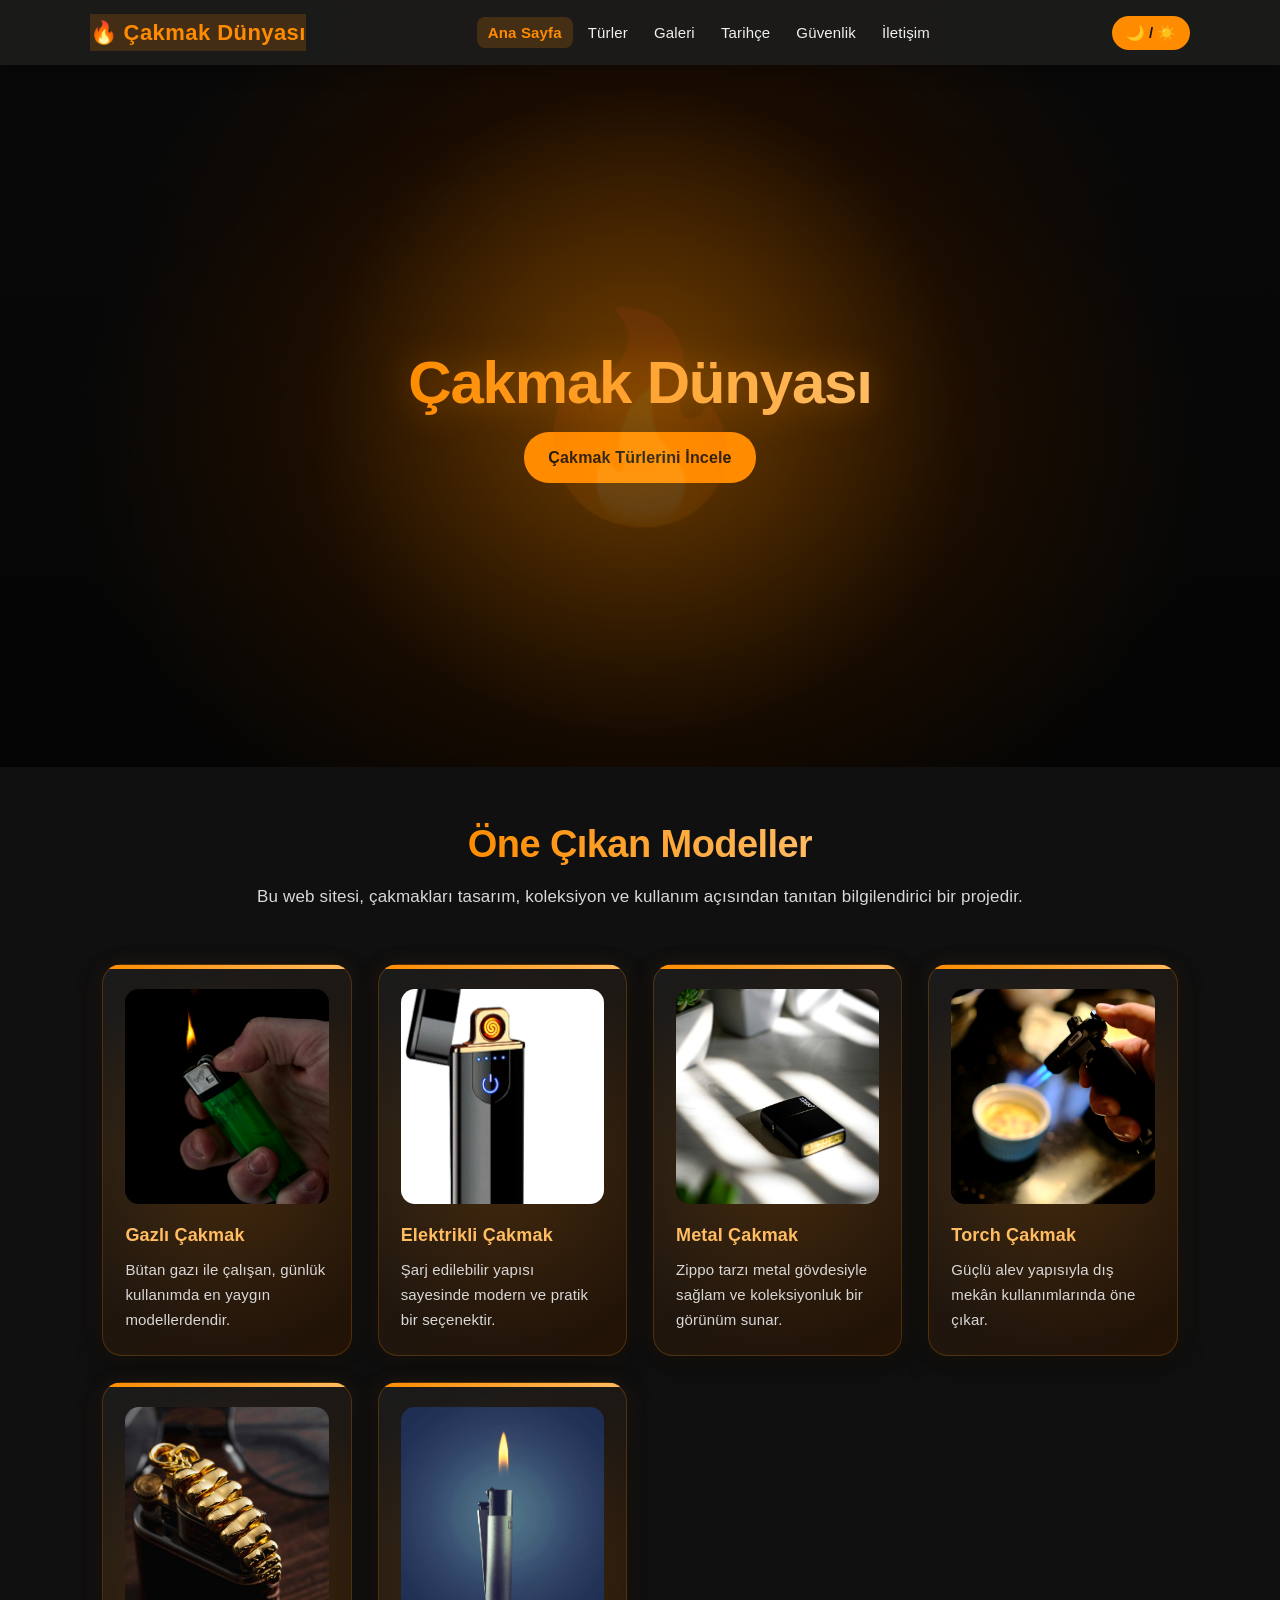
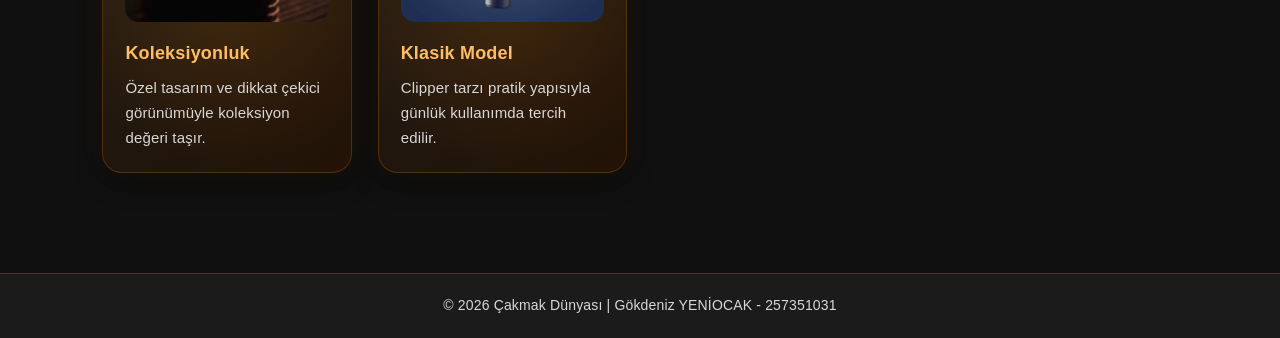
==== commit f44b0ebc: "update" ====
--- a/index.html
+++ b/index.html
@@ -70,6 +70,6 @@
   </div>
 </section>
 </main>
-<footer>© 2026 Çakmak Dünyası | Gökdeniz YENİOCAK</footer>
+<footer>© 2026 Çakmak Dünyası | Gökdeniz YENİOCAK - 257351031</footer>
 <script src="script.js"></script>
 </body></html>
--- a/style.css
+++ b/style.css
@@ -153,6 +153,12 @@
   text-align:center;padding:40px;
   position:relative;overflow:hidden;
 }
+/* light temada hero: siyah yerine sicak gun batimi */
+body.light .hero{
+  background:
+    linear-gradient(rgba(255,250,242,.16),rgba(255,236,210,.44)),
+    radial-gradient(circle at 50% 42%,#ffca7a 0%,#ff9e42 40%,#f4e6d0 82%);
+}
 /* subtle shimmer overlay */
 .hero:after{
   content:"";position:absolute;inset:0;
@@ -184,6 +190,12 @@
   filter:drop-shadow(0 0 18px rgba(255,140,0,.35));
   position:relative;z-index:1;
 }
+body.light .hero h1{
+  background:linear-gradient(90deg,#8a3500,#b35a00);
+  -webkit-background-clip:text;background-clip:text;
+  filter:drop-shadow(0 2px 5px rgba(120,60,0,.20));
+}
+body.light .hero p{color:#5a4632}
 .hero p{
   max-width:760px;margin:0 auto 28px;font-size:19px;
   color:#e8e8e8;position:relative;z-index:1;
